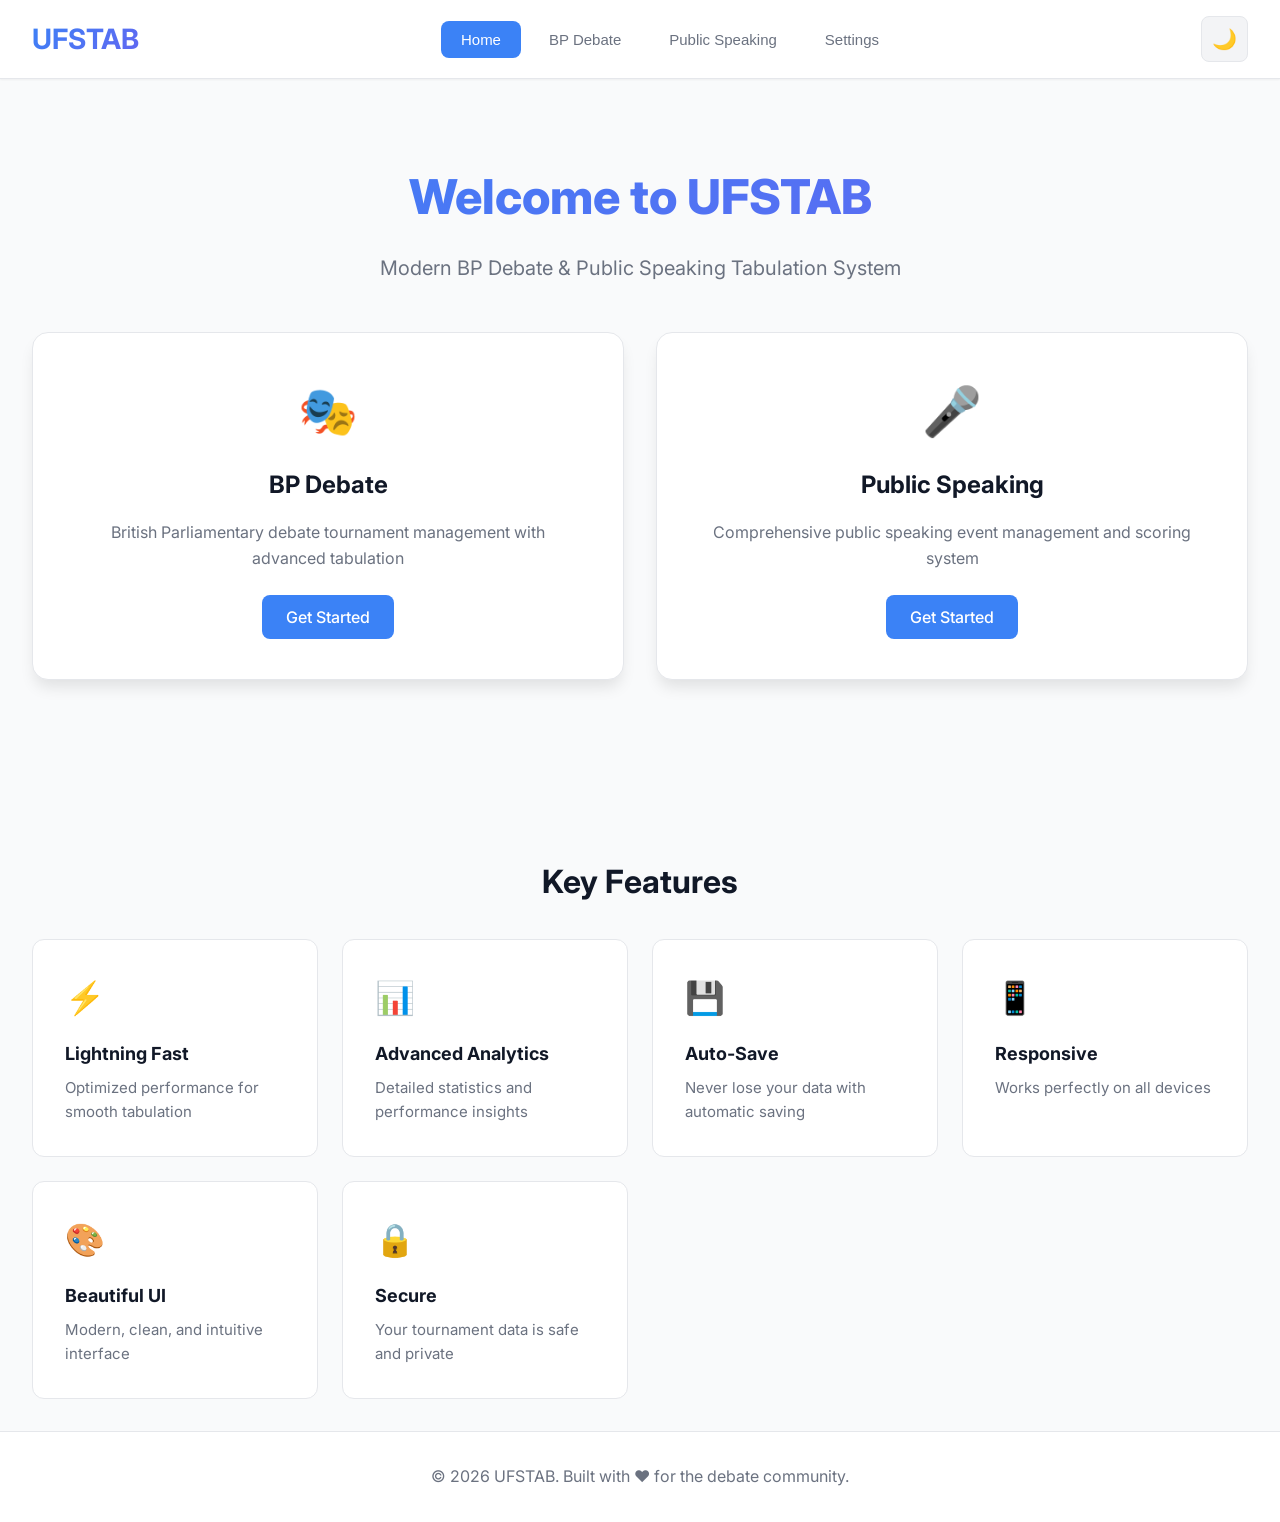
==== index.html @ e354a871 "Create BP debate and public speaking tabulation system with modern UI Co-authored-by: zayaanamohamme" ====
<!DOCTYPE html>
<html lang="en">
<head>
    <meta charset="UTF-8">
    <meta name="viewport" content="width=device-width, initial-scale=1.0">
    <title>UFSTAB - BP Debate & Public Speaking Tabulation</title>
    <link rel="stylesheet" href="styles.css">
    <link rel="preconnect" href="https://fonts.googleapis.com">
    <link rel="preconnect" href="https://fonts.gstatic.com" crossorigin>
    <link href="https://fonts.googleapis.com/css2?family=Inter:wght@300;400;500;600;700&display=swap" rel="stylesheet">
</head>
<body>
    <!-- Header -->
    <header class="header">
        <div class="container">
            <div class="header-content">
                <h1 class="logo">UFSTAB</h1>
                <nav class="nav">
                    <button class="nav-btn active" data-page="home">Home</button>
                    <button class="nav-btn" data-page="bp-debate">BP Debate</button>
                    <button class="nav-btn" data-page="public-speaking">Public Speaking</button>
                    <button class="nav-btn" data-page="settings">Settings</button>
                </nav>
                <button class="theme-toggle" id="themeToggle" aria-label="Toggle theme">
                    <span class="theme-icon">🌙</span>
                </button>
            </div>
        </div>
    </header>

    <!-- Main Content -->
    <main class="main">
        <div class="container">
            <!-- Home Page -->
            <div id="home" class="page active">
                <div class="hero">
                    <h2 class="hero-title">Welcome to UFSTAB</h2>
                    <p class="hero-subtitle">Modern BP Debate & Public Speaking Tabulation System</p>
                    <div class="hero-cards">
                        <div class="hero-card" onclick="showPage('bp-debate')">
                            <div class="card-icon">🎭</div>
                            <h3>BP Debate</h3>
                            <p>British Parliamentary debate tournament management with advanced tabulation</p>
                            <button class="btn btn-primary">Get Started</button>
                        </div>
                        <div class="hero-card" onclick="showPage('public-speaking')">
                            <div class="card-icon">🎤</div>
                            <h3>Public Speaking</h3>
                            <p>Comprehensive public speaking event management and scoring system</p>
                            <button class="btn btn-primary">Get Started</button>
                        </div>
                    </div>
                </div>
                
                <div class="features">
                    <h3 class="section-title">Key Features</h3>
                    <div class="feature-grid">
                        <div class="feature-card">
                            <div class="feature-icon">⚡</div>
                            <h4>Lightning Fast</h4>
                            <p>Optimized performance for smooth tabulation</p>
                        </div>
                        <div class="feature-card">
                            <div class="feature-icon">📊</div>
                            <h4>Advanced Analytics</h4>
                            <p>Detailed statistics and performance insights</p>
                        </div>
                        <div class="feature-card">
                            <div class="feature-icon">💾</div>
                            <h4>Auto-Save</h4>
                            <p>Never lose your data with automatic saving</p>
                        </div>
                        <div class="feature-card">
                            <div class="feature-icon">📱</div>
                            <h4>Responsive</h4>
                            <p>Works perfectly on all devices</p>
                        </div>
                        <div class="feature-card">
                            <div class="feature-icon">🎨</div>
                            <h4>Beautiful UI</h4>
                            <p>Modern, clean, and intuitive interface</p>
                        </div>
                        <div class="feature-card">
                            <div class="feature-icon">🔒</div>
                            <h4>Secure</h4>
                            <p>Your tournament data is safe and private</p>
                        </div>
                    </div>
                </div>
            </div>

            <!-- BP Debate Page -->
            <div id="bp-debate" class="page">
                <h2 class="page-title">BP Debate Tournament</h2>
                
                <div class="tab-nav">
                    <button class="tab-btn active" data-tab="tournament">Tournament</button>
                    <button class="tab-btn" data-tab="teams">Teams</button>
                    <button class="tab-btn" data-tab="adjudicators">Adjudicators</button>
                    <button class="tab-btn" data-tab="venues">Venues</button>
                    <button class="tab-btn" data-tab="draw">Draw</button>
                    <button class="tab-btn" data-tab="results">Results</button>
                    <button class="tab-btn" data-tab="tab">Tab</button>
                </div>

                <!-- Tournament Tab -->
                <div id="tournament" class="tab-content active">
                    <div class="card">
                        <h3>Tournament Setup</h3>
                        <form id="tournamentForm" class="form">
                            <div class="form-group">
                                <label for="tournamentName">Tournament Name</label>
                                <input type="text" id="tournamentName" class="form-input" placeholder="Enter tournament name" required>
                            </div>
                            <div class="form-row">
                                <div class="form-group">
                                    <label for="tournamentDate">Date</label>
                                    <input type="date" id="tournamentDate" class="form-input" required>
                                </div>
                                <div class="form-group">
                                    <label for="numRounds">Number of Rounds</label>
                                    <input type="number" id="numRounds" class="form-input" min="1" max="9" value="5" required>
                                </div>
                            </div>
                            <div class="form-group">
                                <label for="tournamentVenue">Venue</label>
                                <input type="text" id="tournamentVenue" class="form-input" placeholder="Tournament location">
                            </div>
                            <button type="submit" class="btn btn-primary">Save Tournament</button>
                        </form>
                        <div id="tournamentInfo" class="tournament-info" style="display: none;">
                            <h4>Current Tournament</h4>
                            <div class="info-grid">
                                <div class="info-item">
                                    <span class="info-label">Name:</span>
                                    <span id="infoName"></span>
                                </div>
                                <div class="info-item">
                                    <span class="info-label">Date:</span>
                                    <span id="infoDate"></span>
                                </div>
                                <div class="info-item">
                                    <span class="info-label">Rounds:</span>
                                    <span id="infoRounds"></span>
                                </div>
                                <div class="info-item">
                                    <span class="info-label">Venue:</span>
                                    <span id="infoVenue"></span>
                                </div>
                            </div>
                        </div>
                    </div>
                </div>

                <!-- Teams Tab -->
                <div id="teams" class="tab-content">
                    <div class="card">
                        <div class="card-header">
                            <h3>Team Registration</h3>
                            <button class="btn btn-primary" onclick="showTeamForm()">Add Team</button>
                        </div>
                        <div id="teamForm" class="form-container" style="display: none;">
                            <form id="addTeamForm" class="form">
                                <div class="form-row">
                                    <div class="form-group">
                                        <label for="teamName">Team Name</label>
                                        <input type="text" id="teamName" class="form-input" placeholder="e.g., Cambridge A" required>
                                    </div>
                                    <div class="form-group">
                                        <label for="teamInstitution">Institution</label>
                                        <input type="text" id="teamInstitution" class="form-input" placeholder="University/Organization" required>
                                    </div>
                                </div>
                                <div class="form-row">
                                    <div class="form-group">
                                        <label for="speaker1">Speaker 1</label>
                                        <input type="text" id="speaker1" class="form-input" placeholder="Full name" required>
                                    </div>
                                    <div class="form-group">
                                        <label for="speaker2">Speaker 2</label>
                                        <input type="text" id="speaker2" class="form-input" placeholder="Full name" required>
                                    </div>
                                </div>
                                <div class="form-actions">
                                    <button type="submit" class="btn btn-primary">Add Team</button>
                                    <button type="button" class="btn btn-secondary" onclick="hideTeamForm()">Cancel</button>
                                </div>
                            </form>
                        </div>
                        <div id="teamsList" class="data-table-container">
                            <table class="data-table">
                                <thead>
                                    <tr>
                                        <th>Team Name</th>
                                        <th>Institution</th>
                                        <th>Speaker 1</th>
                                        <th>Speaker 2</th>
                                        <th>Actions</th>
                                    </tr>
                                </thead>
                                <tbody id="teamsTableBody">
                                    <tr class="empty-state">
                                        <td colspan="5">No teams registered yet. Click "Add Team" to get started.</td>
                                    </tr>
                                </tbody>
                            </table>
                        </div>
                    </div>
                </div>

                <!-- Adjudicators Tab -->
                <div id="adjudicators" class="tab-content">
                    <div class="card">
                        <div class="card-header">
                            <h3>Adjudicator Management</h3>
                            <button class="btn btn-primary" onclick="showAdjudicatorForm()">Add Adjudicator</button>
                        </div>
                        <div id="adjudicatorForm" class="form-container" style="display: none;">
                            <form id="addAdjudicatorForm" class="form">
                                <div class="form-row">
                                    <div class="form-group">
                                        <label for="adjName">Name</label>
                                        <input type="text" id="adjName" class="form-input" placeholder="Full name" required>
                                    </div>
                                    <div class="form-group">
                                        <label for="adjInstitution">Institution</label>
                                        <input type="text" id="adjInstitution" class="form-input" placeholder="University/Organization" required>
                                    </div>
                                </div>
                                <div class="form-row">
                                    <div class="form-group">
                                        <label for="adjRating">Rating (1-10)</label>
                                        <input type="number" id="adjRating" class="form-input" min="1" max="10" value="5" required>
                                    </div>
                                    <div class="form-group">
                                        <label for="adjType">Type</label>
                                        <select id="adjType" class="form-input" required>
                                            <option value="chair">Chair</option>
                                            <option value="wing">Wing</option>
                                            <option value="trainee">Trainee</option>
                                        </select>
                                    </div>
                                </div>
                                <div class="form-actions">
                                    <button type="submit" class="btn btn-primary">Add Adjudicator</button>
                                    <button type="button" class="btn btn-secondary" onclick="hideAdjudicatorForm()">Cancel</button>
                                </div>
                            </form>
                        </div>
                        <div id="adjudicatorsList" class="data-table-container">
                            <table class="data-table">
                                <thead>
                                    <tr>
                                        <th>Name</th>
                                        <th>Institution</th>
                                        <th>Rating</th>
                                        <th>Type</th>
                                        <th>Actions</th>
                                    </tr>
                                </thead>
                                <tbody id="adjudicatorsTableBody">
                                    <tr class="empty-state">
                                        <td colspan="5">No adjudicators registered yet. Click "Add Adjudicator" to get started.</td>
                                    </tr>
                                </tbody>
                            </table>
                        </div>
                    </div>
                </div>

                <!-- Venues Tab -->
                <div id="venues" class="tab-content">
                    <div class="card">
                        <div class="card-header">
                            <h3>Venue Management</h3>
                            <button class="btn btn-primary" onclick="showVenueForm()">Add Venue</button>
                        </div>
                        <div id="venueForm" class="form-container" style="display: none;">
                            <form id="addVenueForm" class="form">
                                <div class="form-row">
                                    <div class="form-group">
                                        <label for="venueName">Venue Name</label>
                                        <input type="text" id="venueName" class="form-input" placeholder="e.g., Room 101" required>
                                    </div>
                                    <div class="form-group">
                                        <label for="venueCapacity">Capacity</label>
                                        <input type="number" id="venueCapacity" class="form-input" min="1" value="20" required>
                                    </div>
                                </div>
                                <div class="form-group">
                                    <label for="venueLocation">Location</label>
                                    <input type="text" id="venueLocation" class="form-input" placeholder="Building/Floor">
                                </div>
                                <div class="form-actions">
                                    <button type="submit" class="btn btn-primary">Add Venue</button>
                                    <button type="button" class="btn btn-secondary" onclick="hideVenueForm()">Cancel</button>
                                </div>
                            </form>
                        </div>
                        <div id="venuesList" class="data-table-container">
                            <table class="data-table">
                                <thead>
                                    <tr>
                                        <th>Venue Name</th>
                                        <th>Capacity</th>
                                        <th>Location</th>
                                        <th>Actions</th>
                                    </tr>
                                </thead>
                                <tbody id="venuesTableBody">
                                    <tr class="empty-state">
                                        <td colspan="4">No venues added yet. Click "Add Venue" to get started.</td>
                                    </tr>
                                </tbody>
                            </table>
                        </div>
                    </div>
                </div>

                <!-- Draw Tab -->
                <div id="draw" class="tab-content">
                    <div class="card">
                        <div class="card-header">
                            <h3>Round Draw</h3>
                            <div class="card-actions">
                                <select id="roundSelect" class="form-input" style="max-width: 200px;">
                                    <option value="1">Round 1</option>
                                </select>
                                <button class="btn btn-primary" onclick="generateDraw()">Generate Draw</button>
                                <button class="btn btn-secondary" onclick="exportDraw()">Export</button>
                            </div>
                        </div>
                        <div id="drawDisplay" class="draw-container">
                            <p class="empty-state-text">Click "Generate Draw" to create the draw for the selected round.</p>
                        </div>
                    </div>
                </div>

                <!-- Results Tab -->
                <div id="results" class="tab-content">
                    <div class="card">
                        <div class="card-header">
                            <h3>Enter Results</h3>
                            <select id="resultsRoundSelect" class="form-input" style="max-width: 200px;">
                                <option value="1">Round 1</option>
                            </select>
                        </div>
                        <div id="resultsContainer">
                            <p class="empty-state-text">Generate a draw first to enter results.</p>
                        </div>
                    </div>
                </div>

                <!-- Tab Tab -->
                <div id="tab" class="tab-content">
                    <div class="card">
                        <h3>Tournament Standings</h3>
                        <div class="tab-nav secondary">
                            <button class="tab-btn active" data-subtab="team-tab">Team Tab</button>
                            <button class="tab-btn" data-subtab="speaker-tab">Speaker Tab</button>
                        </div>
                        
                        <div id="team-tab" class="subtab-content active">
                            <div class="data-table-container">
                                <table class="data-table standings-table">
                                    <thead>
                                        <tr>
                                            <th>Rank</th>
                                            <th>Team</th>
                                            <th>Institution</th>
                                            <th>Points</th>
                                            <th>Wins</th>
                                            <th>Speaker Points</th>
                                        </tr>
                                    </thead>
                                    <tbody id="teamTabBody">
                                        <tr class="empty-state">
                                            <td colspan="6">No results available yet. Enter results to see standings.</td>
                                        </tr>
                                    </tbody>
                                </table>
                            </div>
                        </div>
                        
                        <div id="speaker-tab" class="subtab-content">
                            <div class="data-table-container">
                                <table class="data-table standings-table">
                                    <thead>
                                        <tr>
                                            <th>Rank</th>
                                            <th>Speaker</th>
                                            <th>Team</th>
                                            <th>Institution</th>
                                            <th>Total Points</th>
                                            <th>Average</th>
                                        </tr>
                                    </thead>
                                    <tbody id="speakerTabBody">
                                        <tr class="empty-state">
                                            <td colspan="6">No results available yet. Enter results to see speaker standings.</td>
                                        </tr>
                                    </tbody>
                                </table>
                            </div>
                        </div>
                    </div>
                </div>
            </div>

            <!-- Public Speaking Page -->
            <div id="public-speaking" class="page">
                <h2 class="page-title">Public Speaking Events</h2>
                
                <div class="tab-nav">
                    <button class="tab-btn active" data-tab="ps-events">Events</button>
                    <button class="tab-btn" data-tab="ps-speakers">Speakers</button>
                    <button class="tab-btn" data-tab="ps-judges">Judges</button>
                    <button class="tab-btn" data-tab="ps-scoring">Scoring</button>
                    <button class="tab-btn" data-tab="ps-results">Results</button>
                </div>

                <!-- Events Tab -->
                <div id="ps-events" class="tab-content active">
                    <div class="card">
                        <h3>Event Setup</h3>
                        <form id="psEventForm" class="form">
                            <div class="form-group">
                                <label for="eventName">Event Name</label>
                                <input type="text" id="eventName" class="form-input" placeholder="e.g., Impromptu Speaking" required>
                            </div>
                            <div class="form-row">
                                <div class="form-group">
                                    <label for="eventDate">Date</label>
                                    <input type="date" id="eventDate" class="form-input" required>
                                </div>
                                <div class="form-group">
                                    <label for="eventType">Event Type</label>
                                    <select id="eventType" class="form-input" required>
                                        <option value="impromptu">Impromptu Speaking</option>
                                        <option value="prepared">Prepared Speaking</option>
                                        <option value="persuasive">Persuasive Speaking</option>
                                        <option value="informative">Informative Speaking</option>
                                        <option value="storytelling">Storytelling</option>
                                    </select>
                                </div>
                            </div>
                            <div class="form-row">
                                <div class="form-group">
                                    <label for="timeLimit">Time Limit (minutes)</label>
                                    <input type="number" id="timeLimit" class="form-input" min="1" max="30" value="7" required>
                                </div>
                                <div class="form-group">
                                    <label for="numJudges">Number of Judges</label>
                                    <input type="number" id="numJudges" class="form-input" min="1" max="10" value="3" required>
                                </div>
                            </div>
                            <button type="submit" class="btn btn-primary">Save Event</button>
                        </form>
                        <div id="psEventInfo" class="tournament-info" style="display: none;">
                            <h4>Current Event</h4>
                            <div class="info-grid">
                                <div class="info-item">
                                    <span class="info-label">Name:</span>
                                    <span id="psInfoName"></span>
                                </div>
                                <div class="info-item">
                                    <span class="info-label">Type:</span>
                                    <span id="psInfoType"></span>
                                </div>
                                <div class="info-item">
                                    <span class="info-label">Time Limit:</span>
                                    <span id="psInfoTime"></span>
                                </div>
                                <div class="info-item">
                                    <span class="info-label">Judges:</span>
                                    <span id="psInfoJudges"></span>
                                </div>
                            </div>
                        </div>
                    </div>
                </div>

                <!-- Speakers Tab -->
                <div id="ps-speakers" class="tab-content">
                    <div class="card">
                        <div class="card-header">
                            <h3>Speaker Registration</h3>
                            <button class="btn btn-primary" onclick="showPSSpeakerForm()">Add Speaker</button>
                        </div>
                        <div id="psSpeakerForm" class="form-container" style="display: none;">
                            <form id="addPSSpeakerForm" class="form">
                                <div class="form-row">
                                    <div class="form-group">
                                        <label for="psSpeakerName">Name</label>
                                        <input type="text" id="psSpeakerName" class="form-input" placeholder="Full name" required>
                                    </div>
                                    <div class="form-group">
                                        <label for="psSpeakerInstitution">Institution</label>
                                        <input type="text" id="psSpeakerInstitution" class="form-input" placeholder="School/Organization" required>
                                    </div>
                                </div>
                                <div class="form-row">
                                    <div class="form-group">
                                        <label for="psSpeakerEmail">Email</label>
                                        <input type="email" id="psSpeakerEmail" class="form-input" placeholder="email@example.com">
                                    </div>
                                    <div class="form-group">
                                        <label for="psSpeakerCategory">Category</label>
                                        <select id="psSpeakerCategory" class="form-input">
                                            <option value="novice">Novice</option>
                                            <option value="intermediate">Intermediate</option>
                                            <option value="advanced">Advanced</option>
                                            <option value="open">Open</option>
                                        </select>
                                    </div>
                                </div>
                                <div class="form-actions">
                                    <button type="submit" class="btn btn-primary">Add Speaker</button>
                                    <button type="button" class="btn btn-secondary" onclick="hidePSSpeakerForm()">Cancel</button>
                                </div>
                            </form>
                        </div>
                        <div id="psSpeakersList" class="data-table-container">
                            <table class="data-table">
                                <thead>
                                    <tr>
                                        <th>Name</th>
                                        <th>Institution</th>
                                        <th>Email</th>
                                        <th>Category</th>
                                        <th>Actions</th>
                                    </tr>
                                </thead>
                                <tbody id="psSpeakersTableBody">
                                    <tr class="empty-state">
                                        <td colspan="5">No speakers registered yet. Click "Add Speaker" to get started.</td>
                                    </tr>
                                </tbody>
                            </table>
                        </div>
                    </div>
                </div>

                <!-- Judges Tab -->
                <div id="ps-judges" class="tab-content">
                    <div class="card">
                        <div class="card-header">
                            <h3>Judge Management</h3>
                            <button class="btn btn-primary" onclick="showPSJudgeForm()">Add Judge</button>
                        </div>
                        <div id="psJudgeForm" class="form-container" style="display: none;">
                            <form id="addPSJudgeForm" class="form">
                                <div class="form-row">
                                    <div class="form-group">
                                        <label for="psJudgeName">Name</label>
                                        <input type="text" id="psJudgeName" class="form-input" placeholder="Full name" required>
                                    </div>
                                    <div class="form-group">
                                        <label for="psJudgeInstitution">Institution</label>
                                        <input type="text" id="psJudgeInstitution" class="form-input" placeholder="Organization" required>
                                    </div>
                                </div>
                                <div class="form-row">
                                    <div class="form-group">
                                        <label for="psJudgeExpertise">Expertise Level</label>
                                        <select id="psJudgeExpertise" class="form-input" required>
                                            <option value="expert">Expert</option>
                                            <option value="experienced">Experienced</option>
                                            <option value="novice">Novice</option>
                                        </select>
                                    </div>
                                    <div class="form-group">
                                        <label for="psJudgeEmail">Email</label>
                                        <input type="email" id="psJudgeEmail" class="form-input" placeholder="email@example.com">
                                    </div>
                                </div>
                                <div class="form-actions">
                                    <button type="submit" class="btn btn-primary">Add Judge</button>
                                    <button type="button" class="btn btn-secondary" onclick="hidePSJudgeForm()">Cancel</button>
                                </div>
                            </form>
                        </div>
                        <div id="psJudgesList" class="data-table-container">
                            <table class="data-table">
                                <thead>
                                    <tr>
                                        <th>Name</th>
                                        <th>Institution</th>
                                        <th>Expertise</th>
                                        <th>Email</th>
                                        <th>Actions</th>
                                    </tr>
                                </thead>
                                <tbody id="psJudgesTableBody">
                                    <tr class="empty-state">
                                        <td colspan="5">No judges registered yet. Click "Add Judge" to get started.</td>
                                    </tr>
                                </tbody>
                            </table>
                        </div>
                    </div>
                </div>

                <!-- Scoring Tab -->
                <div id="ps-scoring" class="tab-content">
                    <div class="card">
                        <h3>Score Entry</h3>
                        <div id="psScoringContainer">
                            <p class="empty-state-text">Add speakers and judges first to enable scoring.</p>
                        </div>
                    </div>
                </div>

                <!-- Results Tab -->
                <div id="ps-results" class="tab-content">
                    <div class="card">
                        <div class="card-header">
                            <h3>Event Results</h3>
                            <button class="btn btn-secondary" onclick="exportPSResults()">Export Results</button>
                        </div>
                        <div class="data-table-container">
                            <table class="data-table standings-table">
                                <thead>
                                    <tr>
                                        <th>Rank</th>
                                        <th>Speaker</th>
                                        <th>Institution</th>
                                        <th>Category</th>
                                        <th>Total Score</th>
                                        <th>Average Score</th>
                                    </tr>
                                </thead>
                                <tbody id="psResultsBody">
                                    <tr class="empty-state">
                                        <td colspan="6">No scores entered yet. Enter scores to see results.</td>
                                    </tr>
                                </tbody>
                            </table>
                        </div>
                    </div>
                </div>
            </div>

            <!-- Settings Page -->
            <div id="settings" class="page">
                <h2 class="page-title">Settings</h2>
                <div class="settings-grid">
                    <div class="card">
                        <h3>Theme</h3>
                        <div class="setting-item">
                            <label>
                                <input type="radio" name="theme" value="light" checked> Light Mode
                            </label>
                        </div>
                        <div class="setting-item">
                            <label>
                                <input type="radio" name="theme" value="dark"> Dark Mode
                            </label>
                        </div>
                    </div>
                    
                    <div class="card">
                        <h3>Data Management</h3>
                        <button class="btn btn-primary full-width" onclick="exportAllData()">Export All Data</button>
                        <button class="btn btn-secondary full-width" onclick="importData()">Import Data</button>
                        <button class="btn btn-danger full-width" onclick="clearAllData()">Clear All Data</button>
                    </div>
                    
                    <div class="card">
                        <h3>About</h3>
                        <p><strong>UFSTAB</strong> v1.0.0</p>
                        <p>Modern BP Debate & Public Speaking Tabulation System</p>
                        <p>© 2026 UFSTAB. All rights reserved.</p>
                    </div>
                </div>
            </div>
        </div>
    </main>

    <!-- Footer -->
    <footer class="footer">
        <div class="container">
            <p>&copy; 2026 UFSTAB. Built with ❤️ for the debate community.</p>
        </div>
    </footer>

    <script src="script.js"></script>
</body>
</html>
---- styles.css ----
/* CSS Reset and Variables */
:root {
    /* Light Theme Colors */
    --primary-color: #3b82f6;
    --primary-hover: #2563eb;
    --secondary-color: #6366f1;
    --success-color: #10b981;
    --danger-color: #ef4444;
    --warning-color: #f59e0b;
    
    --bg-primary: #ffffff;
    --bg-secondary: #f9fafb;
    --bg-tertiary: #f3f4f6;
    
    --text-primary: #111827;
    --text-secondary: #6b7280;
    --text-tertiary: #9ca3af;
    
    --border-color: #e5e7eb;
    --shadow-sm: 0 1px 2px 0 rgba(0, 0, 0, 0.05);
    --shadow-md: 0 4px 6px -1px rgba(0, 0, 0, 0.1);
    --shadow-lg: 0 10px 15px -3px rgba(0, 0, 0, 0.1);
    --shadow-xl: 0 20px 25px -5px rgba(0, 0, 0, 0.1);
    
    --radius-sm: 0.375rem;
    --radius-md: 0.5rem;
    --radius-lg: 0.75rem;
    --radius-xl: 1rem;
    
    --transition: all 0.3s cubic-bezier(0.4, 0, 0.2, 1);
}

/* Dark Theme */
body.dark-theme {
    --bg-primary: #1f2937;
    --bg-secondary: #111827;
    --bg-tertiary: #374151;
    
    --text-primary: #f9fafb;
    --text-secondary: #d1d5db;
    --text-tertiary: #9ca3af;
    
    --border-color: #374151;
    --shadow-sm: 0 1px 2px 0 rgba(0, 0, 0, 0.3);
    --shadow-md: 0 4px 6px -1px rgba(0, 0, 0, 0.4);
    --shadow-lg: 0 10px 15px -3px rgba(0, 0, 0, 0.5);
    --shadow-xl: 0 20px 25px -5px rgba(0, 0, 0, 0.6);
}

* {
    margin: 0;
    padding: 0;
    box-sizing: border-box;
}

body {
    font-family: 'Inter', -apple-system, BlinkMacSystemFont, 'Segoe UI', Roboto, Oxygen, Ubuntu, Cantarell, sans-serif;
    background-color: var(--bg-secondary);
    color: var(--text-primary);
    line-height: 1.6;
    transition: var(--transition);
}

.container {
    max-width: 1400px;
    margin: 0 auto;
    padding: 0 2rem;
}

/* Header */
.header {
    background-color: var(--bg-primary);
    border-bottom: 1px solid var(--border-color);
    position: sticky;
    top: 0;
    z-index: 100;
    box-shadow: var(--shadow-sm);
}

.header-content {
    display: flex;
    align-items: center;
    justify-content: space-between;
    padding: 1rem 0;
    gap: 2rem;
}

.logo {
    font-size: 1.75rem;
    font-weight: 700;
    background: linear-gradient(135deg, var(--primary-color), var(--secondary-color));
    -webkit-background-clip: text;
    -webkit-text-fill-color: transparent;
    background-clip: text;
}

.nav {
    display: flex;
    gap: 0.5rem;
    flex: 1;
    justify-content: center;
}

.nav-btn {
    padding: 0.625rem 1.25rem;
    background: none;
    border: none;
    color: var(--text-secondary);
    font-weight: 500;
    cursor: pointer;
    border-radius: var(--radius-md);
    transition: var(--transition);
    font-size: 0.9375rem;
}

.nav-btn:hover {
    background-color: var(--bg-tertiary);
    color: var(--text-primary);
}

.nav-btn.active {
    background-color: var(--primary-color);
    color: white;
}

.theme-toggle {
    padding: 0.625rem;
    background-color: var(--bg-tertiary);
    border: 1px solid var(--border-color);
    border-radius: var(--radius-md);
    cursor: pointer;
    transition: var(--transition);
    font-size: 1.25rem;
}

.theme-toggle:hover {
    background-color: var(--bg-secondary);
    transform: scale(1.05);
}

/* Main */
.main {
    min-height: calc(100vh - 140px);
    padding: 2rem 0;
}

.page {
    display: none;
}

.page.active {
    display: block;
    animation: fadeIn 0.3s ease-in;
}

@keyframes fadeIn {
    from {
        opacity: 0;
        transform: translateY(10px);
    }
    to {
        opacity: 1;
        transform: translateY(0);
    }
}

/* Hero Section */
.hero {
    text-align: center;
    padding: 3rem 0;
}

.hero-title {
    font-size: 3rem;
    font-weight: 800;
    margin-bottom: 1rem;
    background: linear-gradient(135deg, var(--primary-color), var(--secondary-color));
    -webkit-background-clip: text;
    -webkit-text-fill-color: transparent;
    background-clip: text;
}

.hero-subtitle {
    font-size: 1.25rem;
    color: var(--text-secondary);
    margin-bottom: 3rem;
}

.hero-cards {
    display: grid;
    grid-template-columns: repeat(auto-fit, minmax(300px, 1fr));
    gap: 2rem;
    margin-bottom: 4rem;
}

.hero-card {
    background: var(--bg-primary);
    padding: 2.5rem;
    border-radius: var(--radius-xl);
    box-shadow: var(--shadow-lg);
    transition: var(--transition);
    cursor: pointer;
    border: 1px solid var(--border-color);
}

.hero-card:hover {
    transform: translateY(-5px);
    box-shadow: var(--shadow-xl);
}

.card-icon {
    font-size: 3rem;
    margin-bottom: 1rem;
}

.hero-card h3 {
    font-size: 1.5rem;
    margin-bottom: 1rem;
    color: var(--text-primary);
}

.hero-card p {
    color: var(--text-secondary);
    margin-bottom: 1.5rem;
}

/* Features */
.features {
    margin-top: 4rem;
}

.section-title {
    font-size: 2rem;
    font-weight: 700;
    text-align: center;
    margin-bottom: 2rem;
}

.feature-grid {
    display: grid;
    grid-template-columns: repeat(auto-fit, minmax(250px, 1fr));
    gap: 1.5rem;
}

.feature-card {
    background: var(--bg-primary);
    padding: 2rem;
    border-radius: var(--radius-lg);
    border: 1px solid var(--border-color);
    transition: var(--transition);
}

.feature-card:hover {
    box-shadow: var(--shadow-md);
    transform: translateY(-2px);
}

.feature-icon {
    font-size: 2rem;
    margin-bottom: 1rem;
}

.feature-card h4 {
    font-size: 1.125rem;
    margin-bottom: 0.5rem;
}

.feature-card p {
    color: var(--text-secondary);
    font-size: 0.9375rem;
}

/* Page Title */
.page-title {
    font-size: 2.5rem;
    font-weight: 700;
    margin-bottom: 2rem;
}

/* Tabs */
.tab-nav {
    display: flex;
    gap: 0.5rem;
    margin-bottom: 2rem;
    background: var(--bg-primary);
    padding: 0.5rem;
    border-radius: var(--radius-lg);
    overflow-x: auto;
    border: 1px solid var(--border-color);
}

.tab-nav.secondary {
    background: var(--bg-secondary);
}

.tab-btn {
    padding: 0.75rem 1.5rem;
    background: none;
    border: none;
    color: var(--text-secondary);
    font-weight: 500;
    cursor: pointer;
    border-radius: var(--radius-md);
    transition: var(--transition);
    white-space: nowrap;
}

.tab-btn:hover {
    background-color: var(--bg-tertiary);
    color: var(--text-primary);
}

.tab-btn.active {
    background-color: var(--primary-color);
    color: white;
}

.tab-content {
    display: none;
}

.tab-content.active {
    display: block;
    animation: fadeIn 0.3s ease-in;
}

.subtab-content {
    display: none;
}

.subtab-content.active {
    display: block;
}

/* Card */
.card {
    background: var(--bg-primary);
    border-radius: var(--radius-xl);
    padding: 2rem;
    box-shadow: var(--shadow-md);
    border: 1px solid var(--border-color);
    margin-bottom: 2rem;
}

.card h3 {
    font-size: 1.5rem;
    margin-bottom: 1.5rem;
}

.card-header {
    display: flex;
    justify-content: space-between;
    align-items: center;
    margin-bottom: 1.5rem;
    flex-wrap: wrap;
    gap: 1rem;
}

.card-header h3 {
    margin-bottom: 0;
}

.card-actions {
    display: flex;
    gap: 0.75rem;
    align-items: center;
}

/* Forms */
.form {
    display: flex;
    flex-direction: column;
    gap: 1.25rem;
}

.form-container {
    background: var(--bg-secondary);
    padding: 1.5rem;
    border-radius: var(--radius-lg);
    margin-bottom: 1.5rem;
    border: 1px solid var(--border-color);
}

.form-group {
    display: flex;
    flex-direction: column;
    gap: 0.5rem;
}

.form-row {
    display: grid;
    grid-template-columns: repeat(auto-fit, minmax(250px, 1fr));
    gap: 1.25rem;
}

.form-group label {
    font-weight: 500;
    color: var(--text-primary);
    font-size: 0.9375rem;
}

.form-input {
    padding: 0.75rem 1rem;
    border: 1px solid var(--border-color);
    border-radius: var(--radius-md);
    font-size: 1rem;
    background-color: var(--bg-primary);
    color: var(--text-primary);
    transition: var(--transition);
    font-family: inherit;
}

.form-input:focus {
    outline: none;
    border-color: var(--primary-color);
    box-shadow: 0 0 0 3px rgba(59, 130, 246, 0.1);
}

.form-actions {
    display: flex;
    gap: 1rem;
    margin-top: 1rem;
}

/* Buttons */
.btn {
    padding: 0.75rem 1.5rem;
    border: none;
    border-radius: var(--radius-md);
    font-weight: 500;
    cursor: pointer;
    transition: var(--transition);
    font-size: 1rem;
    font-family: inherit;
}

.btn-primary {
    background-color: var(--primary-color);
    color: white;
}

.btn-primary:hover {
    background-color: var(--primary-hover);
    transform: translateY(-1px);
    box-shadow: var(--shadow-md);
}

.btn-secondary {
    background-color: var(--bg-tertiary);
    color: var(--text-primary);
    border: 1px solid var(--border-color);
}

.btn-secondary:hover {
    background-color: var(--bg-secondary);
}

.btn-danger {
    background-color: var(--danger-color);
    color: white;
}

.btn-danger:hover {
    background-color: #dc2626;
}

.btn.full-width {
    width: 100%;
    margin-bottom: 0.75rem;
}

/* Tables */
.data-table-container {
    overflow-x: auto;
    border-radius: var(--radius-lg);
    border: 1px solid var(--border-color);
}

.data-table {
    width: 100%;
    border-collapse: collapse;
    background: var(--bg-primary);
}

.data-table thead {
    background-color: var(--bg-tertiary);
}

.data-table th {
    padding: 1rem;
    text-align: left;
    font-weight: 600;
    color: var(--text-primary);
    border-bottom: 2px solid var(--border-color);
}

.data-table td {
    padding: 1rem;
    border-bottom: 1px solid var(--border-color);
    color: var(--text-primary);
}

.data-table tbody tr:hover {
    background-color: var(--bg-secondary);
}

.data-table tbody tr:last-child td {
    border-bottom: none;
}

.standings-table th:first-child,
.standings-table td:first-child {
    font-weight: 600;
    color: var(--primary-color);
}

.empty-state td {
    text-align: center;
    padding: 3rem 1rem !important;
    color: var(--text-secondary);
    font-style: italic;
}

.empty-state-text {
    text-align: center;
    padding: 3rem 1rem;
    color: var(--text-secondary);
    font-style: italic;
}

/* Action buttons in tables */
.action-btn {
    padding: 0.375rem 0.75rem;
    font-size: 0.875rem;
    margin-right: 0.5rem;
}

/* Tournament Info */
.tournament-info {
    background: var(--bg-secondary);
    padding: 1.5rem;
    border-radius: var(--radius-lg);
    margin-top: 1.5rem;
    border: 1px solid var(--border-color);
}

.tournament-info h4 {
    margin-bottom: 1rem;
    color: var(--text-primary);
}

.info-grid {
    display: grid;
    grid-template-columns: repeat(auto-fit, minmax(200px, 1fr));
    gap: 1rem;
}

.info-item {
    display: flex;
    flex-direction: column;
    gap: 0.25rem;
}

.info-label {
    font-weight: 600;
    color: var(--text-secondary);
    font-size: 0.875rem;
}

.info-item span:last-child {
    color: var(--text-primary);
    font-size: 1rem;
}

/* Draw Display */
.draw-container {
    display: grid;
    gap: 1.5rem;
}

.draw-room {
    background: var(--bg-secondary);
    padding: 1.5rem;
    border-radius: var(--radius-lg);
    border: 1px solid var(--border-color);
}

.draw-room h4 {
    margin-bottom: 1rem;
    color: var(--primary-color);
    font-size: 1.125rem;
}

.draw-teams {
    display: grid;
    gap: 0.75rem;
    margin-bottom: 1rem;
}

.draw-team {
    display: flex;
    justify-content: space-between;
    align-items: center;
    padding: 0.75rem;
    background: var(--bg-primary);
    border-radius: var(--radius-md);
    border: 1px solid var(--border-color);
}

.team-position {
    font-weight: 600;
    color: var(--primary-color);
    min-width: 60px;
}

.team-name {
    flex: 1;
    font-weight: 500;
}

.draw-panel {
    margin-top: 1rem;
    padding-top: 1rem;
    border-top: 1px solid var(--border-color);
}

.draw-panel h5 {
    font-size: 0.9375rem;
    margin-bottom: 0.5rem;
    color: var(--text-secondary);
}

.panel-judges {
    display: flex;
    gap: 0.5rem;
    flex-wrap: wrap;
}

.judge-badge {
    padding: 0.375rem 0.75rem;
    background: var(--bg-primary);
    border-radius: var(--radius-sm);
    font-size: 0.875rem;
    border: 1px solid var(--border-color);
}

.judge-badge.chair {
    background: var(--primary-color);
    color: white;
    border-color: var(--primary-color);
}

/* Results Entry */
.result-entry {
    background: var(--bg-secondary);
    padding: 1.5rem;
    border-radius: var(--radius-lg);
    margin-bottom: 1.5rem;
    border: 1px solid var(--border-color);
}

.result-entry h4 {
    margin-bottom: 1rem;
    color: var(--text-primary);
}

.result-grid {
    display: grid;
    gap: 1rem;
}

.result-team {
    display: grid;
    grid-template-columns: 150px 1fr 1fr 100px;
    gap: 1rem;
    align-items: center;
    padding: 1rem;
    background: var(--bg-primary);
    border-radius: var(--radius-md);
    border: 1px solid var(--border-color);
}

.result-position {
    font-weight: 600;
    color: var(--primary-color);
}

.speaker-score {
    display: grid;
    grid-template-columns: 1fr 80px;
    gap: 0.5rem;
    align-items: center;
}

.speaker-score label {
    font-size: 0.875rem;
    color: var(--text-secondary);
}

.score-input {
    padding: 0.5rem;
    border: 1px solid var(--border-color);
    border-radius: var(--radius-sm);
    background: var(--bg-secondary);
    color: var(--text-primary);
    text-align: center;
    font-weight: 500;
}

.score-input:focus {
    outline: none;
    border-color: var(--primary-color);
}

/* Settings */
.settings-grid {
    display: grid;
    grid-template-columns: repeat(auto-fit, minmax(300px, 1fr));
    gap: 2rem;
}

.setting-item {
    padding: 0.75rem 0;
}

.setting-item label {
    display: flex;
    align-items: center;
    gap: 0.75rem;
    cursor: pointer;
}

.setting-item input[type="radio"] {
    width: 1.25rem;
    height: 1.25rem;
    cursor: pointer;
}

/* Footer */
.footer {
    background-color: var(--bg-primary);
    border-top: 1px solid var(--border-color);
    padding: 2rem 0;
    text-align: center;
    color: var(--text-secondary);
}

/* Responsive */
@media (max-width: 768px) {
    .container {
        padding: 0 1rem;
    }
    
    .header-content {
        flex-direction: column;
        gap: 1rem;
    }
    
    .nav {
        width: 100%;
        overflow-x: auto;
        justify-content: flex-start;
    }
    
    .hero-title {
        font-size: 2rem;
    }
    
    .hero-subtitle {
        font-size: 1rem;
    }
    
    .page-title {
        font-size: 1.75rem;
    }
    
    .card {
        padding: 1.25rem;
    }
    
    .form-row {
        grid-template-columns: 1fr;
    }
    
    .result-team {
        grid-template-columns: 1fr;
    }
    
    .card-header {
        flex-direction: column;
        align-items: flex-start;
    }
}

/* Animations */
@keyframes slideIn {
    from {
        transform: translateX(-100%);
        opacity: 0;
    }
    to {
        transform: translateX(0);
        opacity: 1;
    }
}

/* Utility Classes */
.text-center {
    text-align: center;
}

.mt-1 { margin-top: 0.5rem; }
.mt-2 { margin-top: 1rem; }
.mt-3 { margin-top: 1.5rem; }
.mt-4 { margin-top: 2rem; }

.mb-1 { margin-bottom: 0.5rem; }
.mb-2 { margin-bottom: 1rem; }
.mb-3 { margin-bottom: 1.5rem; }
.mb-4 { margin-bottom: 2rem; }

/* Print Styles */
@media print {
    .header, .footer, .tab-nav, .btn, .form-container {
        display: none;
    }
    
    .card {
        box-shadow: none;
        border: 1px solid #000;
    }
    
    .page {
        display: block !important;
    }
}
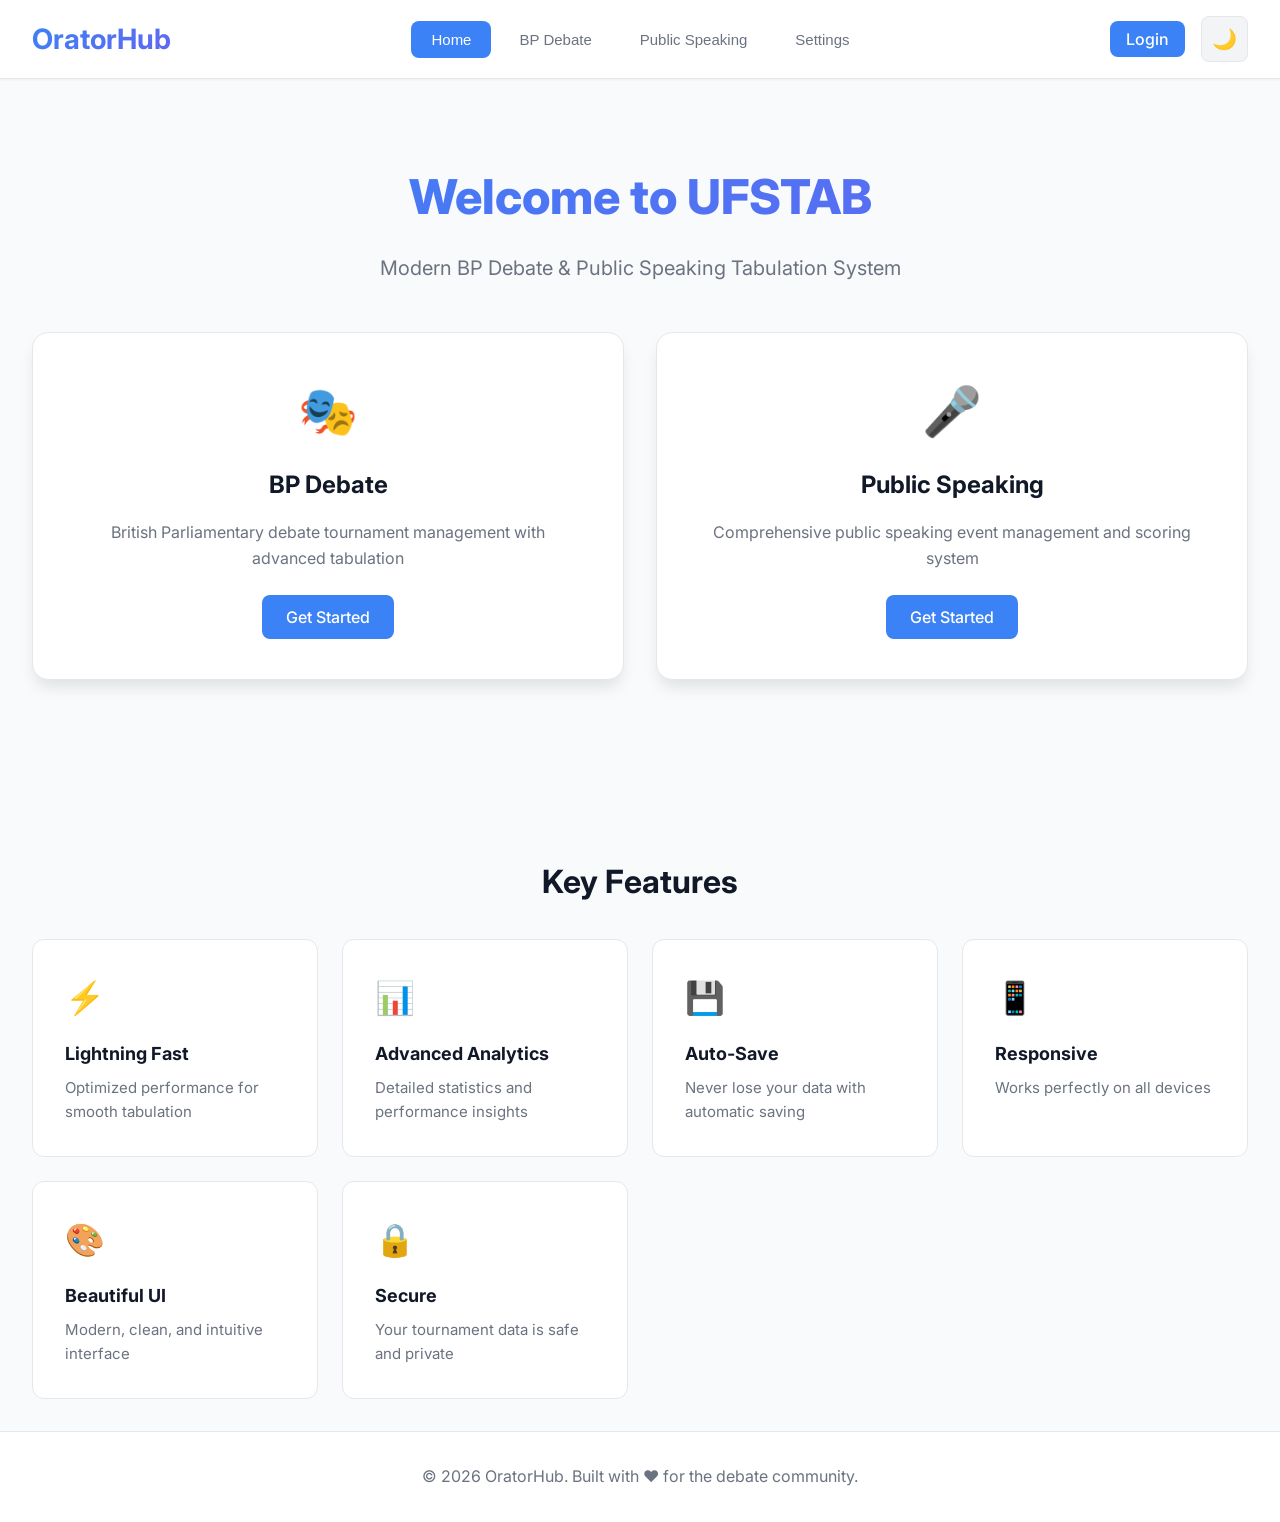
==== commit 58f547b5: "Add frontend-backend integration, PWA support, authentication UI, and comprehensive setup guide Co-a" ====
--- a/index.html
+++ b/index.html
@@ -3,27 +3,40 @@
 <head>
     <meta charset="UTF-8">
     <meta name="viewport" content="width=device-width, initial-scale=1.0">
-    <title>UFSTAB - BP Debate & Public Speaking Tabulation</title>
+    <title>OratorHub - Debate & Public Speaking Platform</title>
+    <meta name="description" content="Comprehensive debate and public speaking tournament platform with real-time updates, payment processing, and hybrid event support">
     <link rel="stylesheet" href="styles.css">
     <link rel="preconnect" href="https://fonts.googleapis.com">
     <link rel="preconnect" href="https://fonts.gstatic.com" crossorigin>
     <link href="https://fonts.googleapis.com/css2?family=Inter:wght@300;400;500;600;700&display=swap" rel="stylesheet">
+    
+    <!-- PWA Support -->
+    <link rel="manifest" href="/manifest.json">
+    <meta name="theme-color" content="#3b82f6">
+    <link rel="apple-touch-icon" href="/icon-192.png">
 </head>
 <body>
     <!-- Header -->
     <header class="header">
         <div class="container">
             <div class="header-content">
-                <h1 class="logo">UFSTAB</h1>
+                <h1 class="logo">OratorHub</h1>
                 <nav class="nav">
                     <button class="nav-btn active" data-page="home">Home</button>
                     <button class="nav-btn" data-page="bp-debate">BP Debate</button>
                     <button class="nav-btn" data-page="public-speaking">Public Speaking</button>
                     <button class="nav-btn" data-page="settings">Settings</button>
                 </nav>
-                <button class="theme-toggle" id="themeToggle" aria-label="Toggle theme">
-                    <span class="theme-icon">🌙</span>
-                </button>
+                <div style="display: flex; gap: 1rem; align-items: center;">
+                    <div id="userMenu" style="display: none;">
+                        <span id="userName" style="color: var(--text-secondary); margin-right: 0.5rem;"></span>
+                        <button class="btn btn-secondary" onclick="OratorHub.auth.logout()" style="padding: 0.5rem 1rem;">Logout</button>
+                    </div>
+                    <button class="btn btn-primary" id="loginBtn" onclick="showLoginModal()" style="padding: 0.5rem 1rem;">Login</button>
+                    <button class="theme-toggle" id="themeToggle" aria-label="Toggle theme">
+                        <span class="theme-icon">🌙</span>
+                    </button>
+                </div>
             </div>
         </div>
     </header>
@@ -668,9 +681,10 @@
                     
                     <div class="card">
                         <h3>About</h3>
-                        <p><strong>UFSTAB</strong> v1.0.0</p>
-                        <p>Modern BP Debate & Public Speaking Tabulation System</p>
-                        <p>© 2026 UFSTAB. All rights reserved.</p>
+                        <p><strong>OratorHub</strong> v2.0.0</p>
+                        <p>Comprehensive Debate & Public Speaking Platform</p>
+                        <p>Powered by Flask + PostgreSQL + Real-time SSE</p>
+                        <p>© 2026 OratorHub. All rights reserved.</p>
                     </div>
                 </div>
             </div>
@@ -680,10 +694,77 @@
     <!-- Footer -->
     <footer class="footer">
         <div class="container">
-            <p>&copy; 2026 UFSTAB. Built with ❤️ for the debate community.</p>
+            <p>&copy; 2026 OratorHub. Built with ❤️ for the debate community.</p>
         </div>
     </footer>
 
+    <!-- Login/Register Modal -->
+    <div id="authModal" class="modal" style="display: none;">
+        <div class="modal-content">
+            <span class="close" onclick="closeAuthModal()">&times;</span>
+            <div id="loginForm" class="auth-form">
+                <h2>Login to OratorHub</h2>
+                <form onsubmit="handleLogin(event)">
+                    <div class="form-group">
+                        <label for="loginEmail">Email</label>
+                        <input type="email" id="loginEmail" class="form-input" required>
+                    </div>
+                    <div class="form-group">
+                        <label for="loginPassword">Password</label>
+                        <input type="password" id="loginPassword" class="form-input" required>
+                    </div>
+                    <button type="submit" class="btn btn-primary full-width">Login</button>
+                </form>
+                <p style="text-align: center; margin-top: 1rem;">
+                    Don't have an account? <a href="#" onclick="showRegisterForm(); return false;">Register</a>
+                </p>
+            </div>
+            <div id="registerForm" class="auth-form" style="display: none;">
+                <h2>Register for OratorHub</h2>
+                <form onsubmit="handleRegister(event)">
+                    <div class="form-row">
+                        <div class="form-group">
+                            <label for="regEmail">Email</label>
+                            <input type="email" id="regEmail" class="form-input" required>
+                        </div>
+                        <div class="form-group">
+                            <label for="regUsername">Username</label>
+                            <input type="text" id="regUsername" class="form-input" required>
+                        </div>
+                    </div>
+                    <div class="form-row">
+                        <div class="form-group">
+                            <label for="regFullName">Full Name</label>
+                            <input type="text" id="regFullName" class="form-input">
+                        </div>
+                        <div class="form-group">
+                            <label for="regInstitution">Institution</label>
+                            <input type="text" id="regInstitution" class="form-input">
+                        </div>
+                    </div>
+                    <div class="form-group">
+                        <label for="regPassword">Password</label>
+                        <input type="password" id="regPassword" class="form-input" required minlength="6">
+                    </div>
+                    <div class="form-group">
+                        <label for="regRole">Role</label>
+                        <select id="regRole" class="form-input">
+                            <option value="user">Debater/Speaker</option>
+                            <option value="judge">Judge</option>
+                            <option value="organizer">Tournament Organizer</option>
+                        </select>
+                    </div>
+                    <button type="submit" class="btn btn-primary full-width">Register</button>
+                </form>
+                <p style="text-align: center; margin-top: 1rem;">
+                    Already have an account? <a href="#" onclick="showLoginForm(); return false;">Login</a>
+                </p>
+            </div>
+        </div>
+    </div>
+
+    <script src="api-client.js"></script>
     <script src="script.js"></script>
+    <script src="app-enhanced.js"></script>
 </body>
 </html>
--- a/styles.css
+++ b/styles.css
@@ -819,6 +819,45 @@
 .mb-3 { margin-bottom: 1.5rem; }
 .mb-4 { margin-bottom: 2rem; }
 
+/* Notifications */
+.notification {
+    position: fixed;
+    top: 20px;
+    right: 20px;
+    padding: 1rem 1.5rem;
+    border-radius: var(--radius-md);
+    box-shadow: var(--shadow-lg);
+    z-index: 1000;
+    animation: slideIn 0.3s ease-out;
+    font-weight: 500;
+    color: white;
+}
+
+.notification.success {
+    background: var(--success-color);
+}
+
+.notification.error {
+    background: var(--danger-color);
+}
+
+.notification.info {
+    background: var(--primary-color);
+}
+
+.notification.fadeOut {
+    animation: fadeOut 0.3s ease-out;
+}
+
+@keyframes fadeOut {
+    from {
+        opacity: 1;
+    }
+    to {
+        opacity: 0;
+    }
+}
+
 /* Print Styles */
 @media print {
     .header, .footer, .tab-nav, .btn, .form-container {
@@ -834,3 +873,211 @@
         display: block !important;
     }
 }
+
+/* Modal Styles */
+.modal {
+    display: none;
+    position: fixed;
+    z-index: 1000;
+    left: 0;
+    top: 0;
+    width: 100%;
+    height: 100%;
+    background-color: rgba(0, 0, 0, 0.5);
+    align-items: center;
+    justify-content: center;
+    animation: fadeIn 0.3s ease-in;
+}
+
+.modal-content {
+    background-color: var(--bg-primary);
+    border-radius: var(--radius-xl);
+    padding: 2rem;
+    max-width: 500px;
+    width: 90%;
+    max-height: 90vh;
+    overflow-y: auto;
+    box-shadow: var(--shadow-xl);
+    position: relative;
+    animation: slideUp 0.3s ease-out;
+}
+
+@keyframes slideUp {
+    from {
+        transform: translateY(50px);
+        opacity: 0;
+    }
+    to {
+        transform: translateY(0);
+        opacity: 1;
+    }
+}
+
+.close {
+    position: absolute;
+    right: 1.5rem;
+    top: 1.5rem;
+    font-size: 2rem;
+    font-weight: bold;
+    color: var(--text-secondary);
+    cursor: pointer;
+    transition: var(--transition);
+    line-height: 1;
+}
+
+.close:hover {
+    color: var(--danger-color);
+}
+
+.auth-form h2 {
+    margin-bottom: 1.5rem;
+    color: var(--text-primary);
+}
+
+.auth-form a {
+    color: var(--primary-color);
+    text-decoration: none;
+    font-weight: 500;
+}
+
+.auth-form a:hover {
+    text-decoration: underline;
+}
+
+/* Enhanced User Menu */
+#userMenu {
+    display: flex;
+    align-items: center;
+    gap: 0.5rem;
+}
+
+/* Loading Spinner */
+.spinner {
+    border: 3px solid var(--bg-tertiary);
+    border-top: 3px solid var(--primary-color);
+    border-radius: 50%;
+    width: 40px;
+    height: 40px;
+    animation: spin 1s linear infinite;
+    margin: 2rem auto;
+}
+
+@keyframes spin {
+    0% { transform: rotate(0deg); }
+    100% { transform: rotate(360deg); }
+}
+
+/* Progress Bar */
+.progress-bar {
+    width: 100%;
+    height: 4px;
+    background-color: var(--bg-tertiary);
+    border-radius: var(--radius-sm);
+    overflow: hidden;
+}
+
+.progress-bar-fill {
+    height: 100%;
+    background: linear-gradient(90deg, var(--primary-color), var(--secondary-color));
+    transition: width 0.3s ease;
+}
+
+/* Badge */
+.badge {
+    display: inline-block;
+    padding: 0.25rem 0.75rem;
+    border-radius: var(--radius-sm);
+    font-size: 0.875rem;
+    font-weight: 500;
+}
+
+.badge-primary {
+    background-color: var(--primary-color);
+    color: white;
+}
+
+.badge-success {
+    background-color: var(--success-color);
+    color: white;
+}
+
+.badge-warning {
+    background-color: var(--warning-color);
+    color: white;
+}
+
+.badge-danger {
+    background-color: var(--danger-color);
+    color: white;
+}
+
+/* Tooltip */
+.tooltip {
+    position: relative;
+    display: inline-block;
+}
+
+.tooltip .tooltiptext {
+    visibility: hidden;
+    width: 200px;
+    background-color: var(--text-primary);
+    color: var(--bg-primary);
+    text-align: center;
+    border-radius: var(--radius-md);
+    padding: 0.5rem;
+    position: absolute;
+    z-index: 1;
+    bottom: 125%;
+    left: 50%;
+    margin-left: -100px;
+    opacity: 0;
+    transition: opacity 0.3s;
+    font-size: 0.875rem;
+}
+
+.tooltip:hover .tooltiptext {
+    visibility: visible;
+    opacity: 1;
+}
+
+/* Skeleton Loading */
+.skeleton {
+    background: linear-gradient(90deg, var(--bg-tertiary) 25%, var(--bg-secondary) 50%, var(--bg-tertiary) 75%);
+    background-size: 200% 100%;
+    animation: skeleton-loading 1.5s ease-in-out infinite;
+}
+
+@keyframes skeleton-loading {
+    0% {
+        background-position: 200% 0;
+    }
+    100% {
+        background-position: -200% 0;
+    }
+}
+
+.skeleton-text {
+    height: 1rem;
+    border-radius: var(--radius-sm);
+    margin-bottom: 0.5rem;
+}
+
+.skeleton-title {
+    height: 2rem;
+    border-radius: var(--radius-sm);
+    margin-bottom: 1rem;
+    width: 60%;
+}
+
+/* Responsive Modal */
+@media (max-width: 768px) {
+    .modal-content {
+        width: 95%;
+        padding: 1.5rem;
+    }
+    
+    .close {
+        right: 1rem;
+        top: 1rem;
+    }
+}
